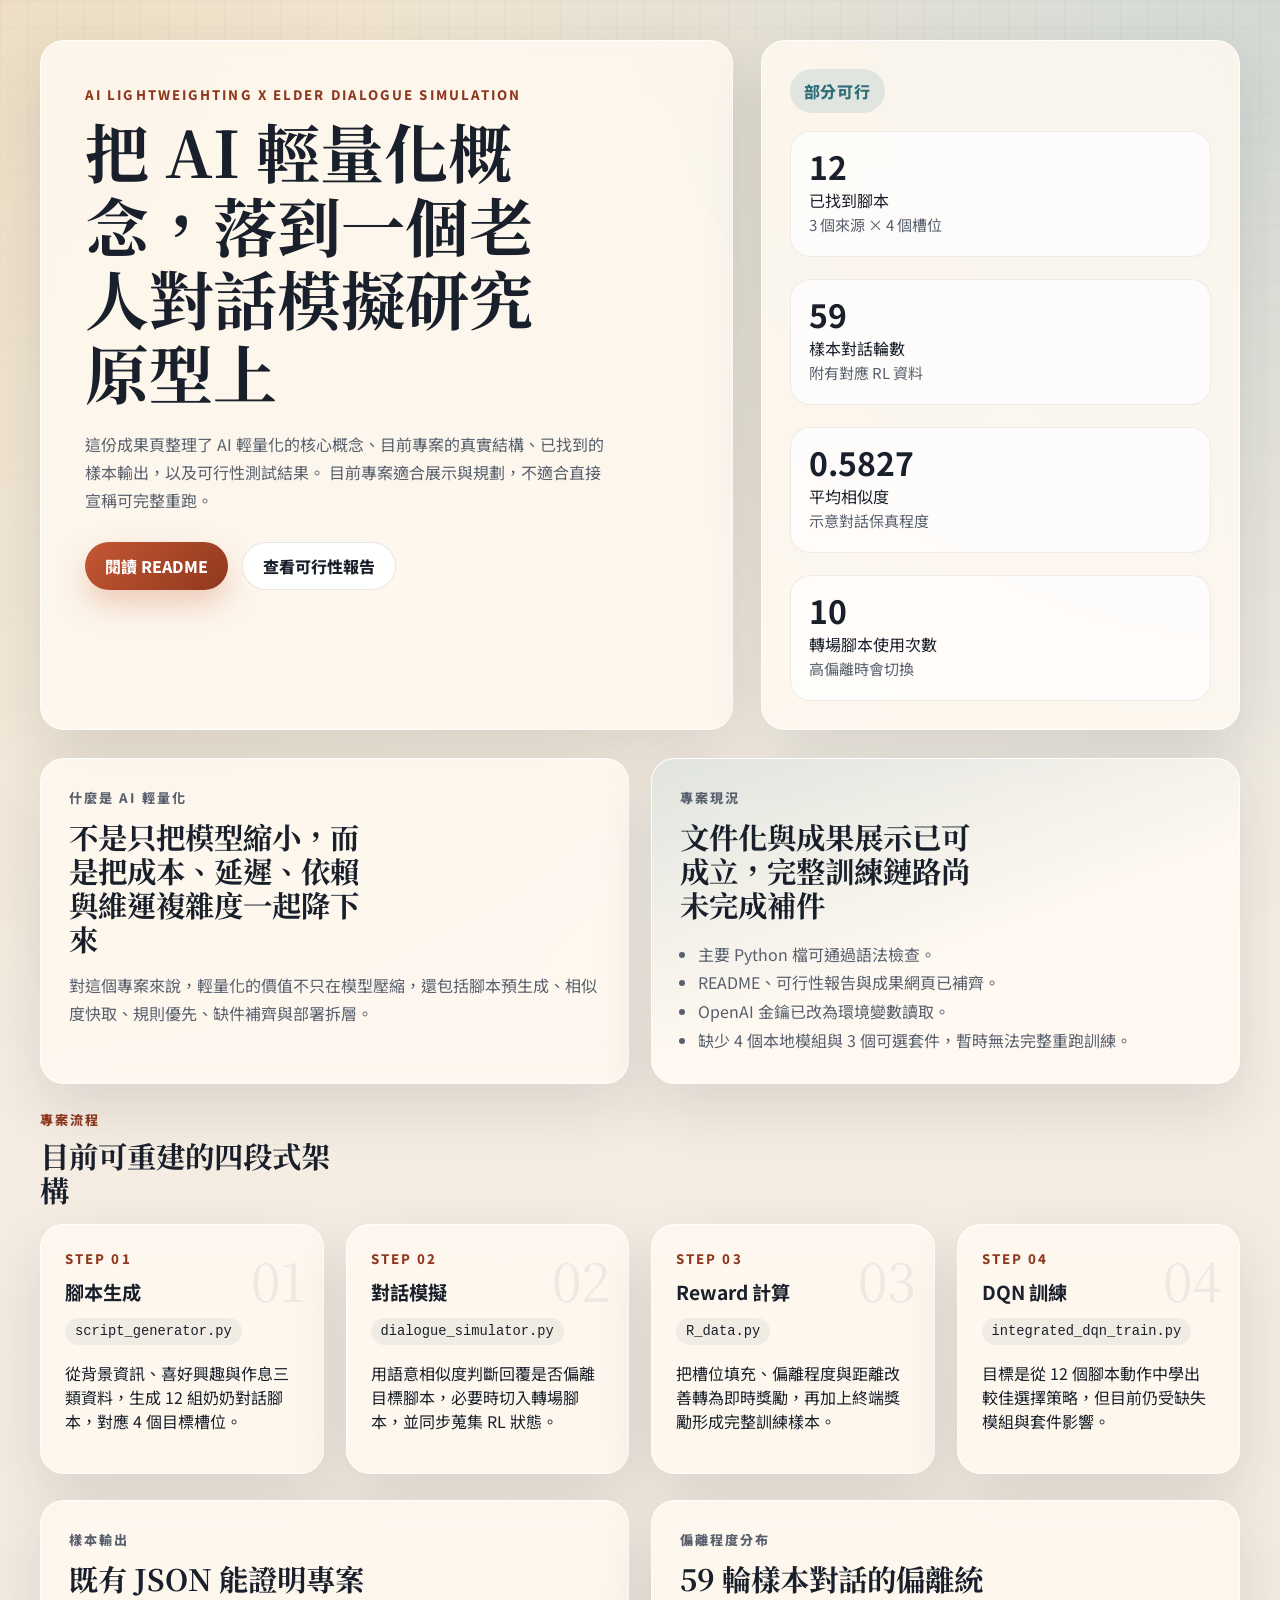
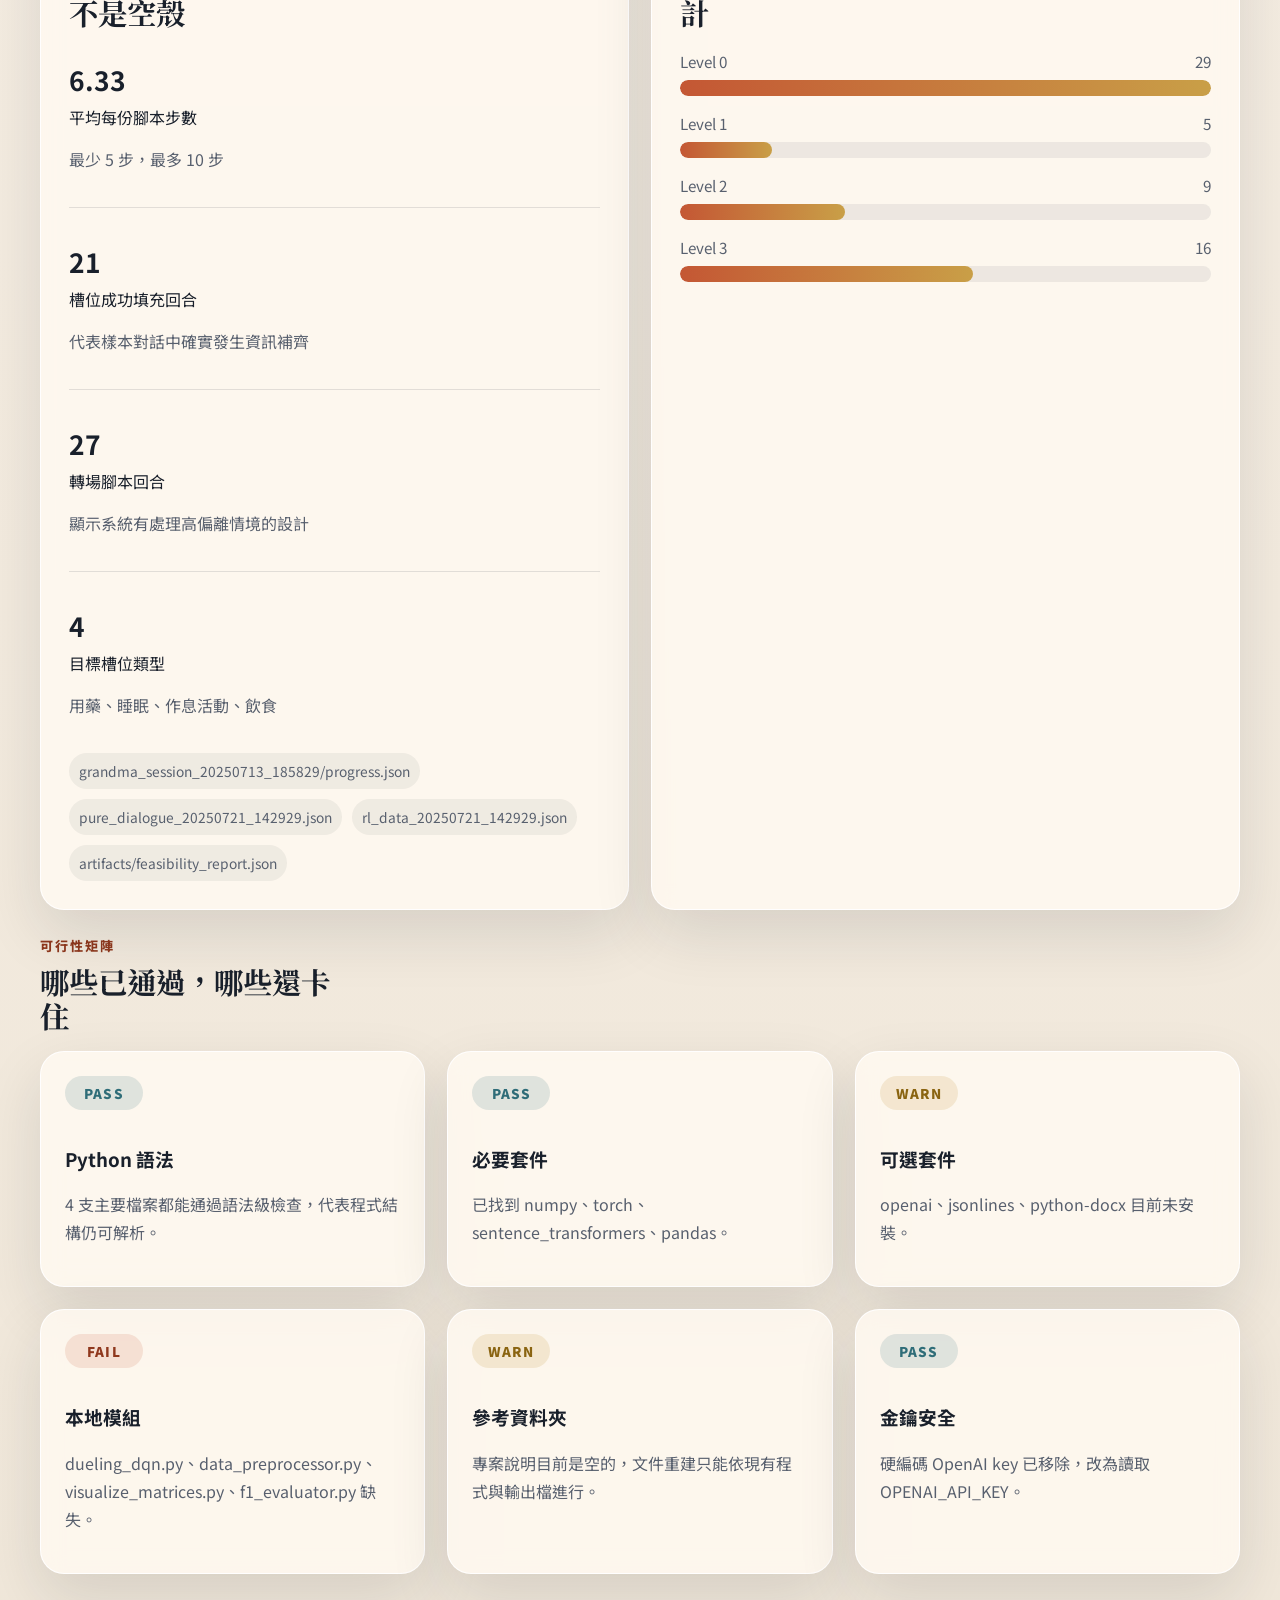
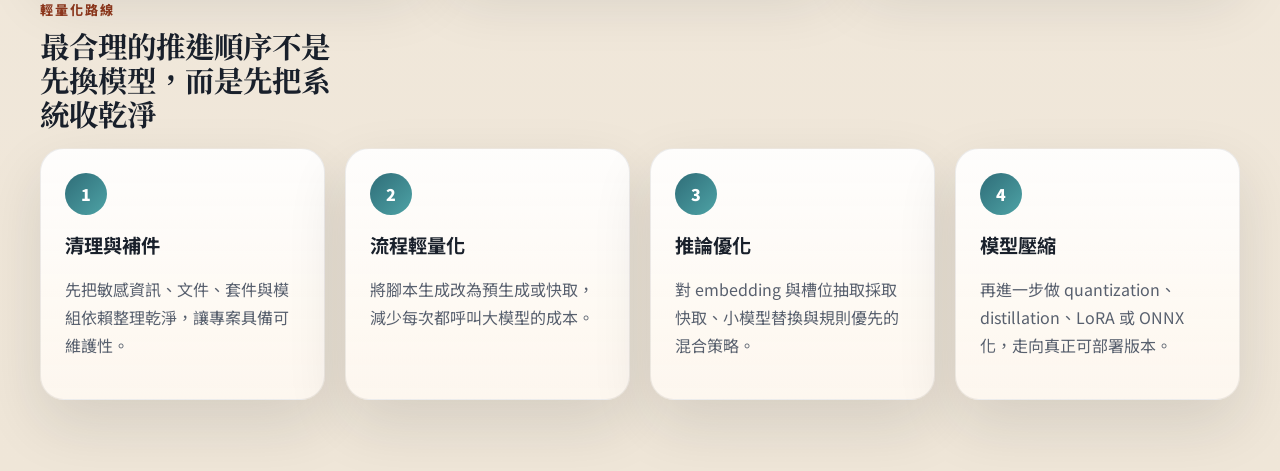
==== site/index.html @ 5745b846 "Add documentation, feasibility report, and static project site" ====
<!DOCTYPE html>
<html lang="zh-Hant">
<head>
  <meta charset="UTF-8">
  <meta name="viewport" content="width=device-width, initial-scale=1.0">
  <title>AI 輕量化與老人對話模擬專案</title>
  <link rel="preconnect" href="https://fonts.googleapis.com">
  <link rel="preconnect" href="https://fonts.gstatic.com" crossorigin>
  <link href="https://fonts.googleapis.com/css2?family=Noto+Sans+TC:wght@400;500;700;800&family=Noto+Serif+TC:wght@600;700;900&display=swap" rel="stylesheet">
  <link rel="stylesheet" href="./styles.css">
</head>
<body>
  <div class="page-shell">
    <header class="hero">
      <div class="hero-copy">
        <p class="eyebrow">AI Lightweighting x Elder Dialogue Simulation</p>
        <h1>把 AI 輕量化概念，落到一個老人對話模擬研究原型上</h1>
        <p class="hero-text">
          這份成果頁整理了 AI 輕量化的核心概念、目前專案的真實結構、已找到的樣本輸出，以及可行性測試結果。
          目前專案適合展示與規劃，不適合直接宣稱可完整重跑。
        </p>
        <div class="hero-actions">
          <a class="button button-primary" href="../README.md">閱讀 README</a>
          <a class="button button-secondary" href="../docs/FEASIBILITY_REPORT.md">查看可行性報告</a>
        </div>
      </div>
      <aside class="hero-panel">
        <div class="status-chip" id="readiness-chip">部分可行</div>
        <div class="hero-panel-grid" id="summary-cards"></div>
      </aside>
    </header>

    <main>
      <section class="section intro-grid">
        <article class="section-card">
          <p class="section-label">什麼是 AI 輕量化</p>
          <h2>不是只把模型縮小，而是把成本、延遲、依賴與維運複雜度一起降下來</h2>
          <p>
            對這個專案來說，輕量化的價值不只在模型壓縮，還包括腳本預生成、相似度快取、規則優先、缺件補齊與部署拆層。
          </p>
        </article>
        <article class="section-card accent-card">
          <p class="section-label">專案現況</p>
          <h2>文件化與成果展示已可成立，完整訓練鏈路尚未完成補件</h2>
          <ul class="plain-list" id="status-bullets"></ul>
        </article>
      </section>

      <section class="section">
        <div class="section-heading">
          <p class="section-label">專案流程</p>
          <h2>目前可重建的四段式架構</h2>
        </div>
        <div class="architecture-grid" id="architecture-grid"></div>
      </section>

      <section class="section two-column">
        <article class="section-card">
          <div class="section-heading compact">
            <p class="section-label">樣本輸出</p>
            <h2>既有 JSON 能證明專案不是空殼</h2>
          </div>
          <div class="metric-stack" id="artifact-metrics"></div>
          <div class="file-list" id="artifact-files"></div>
        </article>

        <article class="section-card chart-card">
          <div class="section-heading compact">
            <p class="section-label">偏離程度分布</p>
            <h2>59 輪樣本對話的偏離統計</h2>
          </div>
          <div id="deviation-chart" class="bar-chart"></div>
        </article>
      </section>

      <section class="section">
        <div class="section-heading">
          <p class="section-label">可行性矩陣</p>
          <h2>哪些已通過，哪些還卡住</h2>
        </div>
        <div class="audit-grid" id="audit-grid"></div>
      </section>

      <section class="section">
        <div class="section-heading">
          <p class="section-label">輕量化路線</p>
          <h2>最合理的推進順序不是先換模型，而是先把系統收乾淨</h2>
        </div>
        <div class="roadmap" id="roadmap"></div>
      </section>
    </main>
  </div>

  <script src="./app.js"></script>
</body>
</html>
---- site/styles.css ----
:root {
  --paper: #f4ede2;
  --paper-strong: #fff9f1;
  --ink: #19202b;
  --muted: #58606e;
  --line: rgba(25, 32, 43, 0.12);
  --accent: #c45734;
  --accent-deep: #8f381d;
  --teal: #2f6d78;
  --gold: #c99f47;
  --shadow: 0 24px 60px rgba(25, 32, 43, 0.12);
  --radius: 24px;
}

* {
  box-sizing: border-box;
}

html {
  scroll-behavior: smooth;
}

body {
  margin: 0;
  font-family: "Noto Sans TC", sans-serif;
  color: var(--ink);
  background:
    radial-gradient(circle at top left, rgba(201, 159, 71, 0.22), transparent 28%),
    radial-gradient(circle at top right, rgba(47, 109, 120, 0.18), transparent 24%),
    linear-gradient(180deg, #f7f0e7 0%, #efe6d8 100%);
  min-height: 100vh;
}

body::before {
  content: "";
  position: fixed;
  inset: 0;
  pointer-events: none;
  background-image:
    linear-gradient(rgba(25, 32, 43, 0.035) 1px, transparent 1px),
    linear-gradient(90deg, rgba(25, 32, 43, 0.035) 1px, transparent 1px);
  background-size: 28px 28px;
  mask-image: linear-gradient(180deg, rgba(0, 0, 0, 0.65), transparent 90%);
}

.page-shell {
  position: relative;
  max-width: 1240px;
  margin: 0 auto;
  padding: 40px 20px 72px;
}

.hero,
.section-card,
.audit-item {
  backdrop-filter: blur(10px);
}

.hero {
  display: grid;
  grid-template-columns: 1.3fr 0.9fr;
  gap: 28px;
  margin-bottom: 28px;
}

.hero-copy,
.hero-panel,
.section-card,
.audit-item {
  background: rgba(255, 249, 241, 0.84);
  border: 1px solid rgba(255, 255, 255, 0.9);
  border-radius: var(--radius);
  box-shadow: var(--shadow);
}

.hero-copy {
  padding: 44px;
}

.hero-panel {
  padding: 28px;
}

.eyebrow,
.section-label {
  margin: 0 0 10px;
  color: var(--accent-deep);
  font-size: 0.82rem;
  letter-spacing: 0.16em;
  text-transform: uppercase;
  font-weight: 800;
}

h1,
h2 {
  margin: 0;
  font-family: "Noto Serif TC", serif;
  line-height: 1.15;
}

h1 {
  font-size: clamp(2.5rem, 5vw, 4.3rem);
  max-width: 13ch;
}

h2 {
  font-size: clamp(1.55rem, 2.3vw, 2.1rem);
  max-width: 18ch;
}

.hero-text,
.section-card p,
.metric-item p,
.audit-item p,
.roadmap-card p,
.file-pill {
  color: var(--muted);
  line-height: 1.75;
}

.hero-text {
  max-width: 58ch;
  margin: 22px 0 0;
}

.hero-actions {
  display: flex;
  flex-wrap: wrap;
  gap: 14px;
  margin-top: 28px;
}

.button {
  display: inline-flex;
  align-items: center;
  justify-content: center;
  min-height: 48px;
  padding: 0 20px;
  border-radius: 999px;
  text-decoration: none;
  font-weight: 800;
  transition: transform 200ms ease, box-shadow 200ms ease, background-color 200ms ease;
}

.button:hover,
.button:focus-visible {
  transform: translateY(-2px);
}

.button-primary {
  color: #fff;
  background: linear-gradient(135deg, var(--accent), var(--accent-deep));
  box-shadow: 0 14px 30px rgba(196, 87, 52, 0.28);
}

.button-secondary {
  color: var(--ink);
  background: rgba(255, 255, 255, 0.9);
  border: 1px solid rgba(25, 32, 43, 0.1);
}

.status-chip {
  display: inline-flex;
  align-items: center;
  gap: 10px;
  padding: 10px 14px;
  border-radius: 999px;
  background: rgba(47, 109, 120, 0.12);
  color: var(--teal);
  font-weight: 800;
  letter-spacing: 0.06em;
  text-transform: uppercase;
}

.hero-panel-grid,
.intro-grid,
.architecture-grid,
.audit-grid,
.two-column {
  display: grid;
  gap: 22px;
}

.hero-panel-grid {
  margin-top: 18px;
}

.summary-card {
  padding: 18px 18px 20px;
  border-radius: 20px;
  background: rgba(255, 255, 255, 0.72);
  border: 1px solid rgba(25, 32, 43, 0.08);
}

.summary-card strong {
  display: block;
  font-size: 2rem;
  line-height: 1;
  margin-bottom: 6px;
}

.summary-card span {
  color: var(--muted);
  font-size: 0.94rem;
}

.section {
  margin-top: 26px;
}

.intro-grid {
  grid-template-columns: repeat(2, minmax(0, 1fr));
}

.section-card {
  padding: 28px;
}

.accent-card {
  background:
    linear-gradient(160deg, rgba(47, 109, 120, 0.14), rgba(255, 249, 241, 0.9) 58%),
    rgba(255, 249, 241, 0.92);
}

.plain-list {
  margin: 18px 0 0;
  padding-left: 18px;
  color: var(--muted);
  line-height: 1.8;
}

.section-heading {
  margin-bottom: 18px;
}

.section-heading.compact {
  margin-bottom: 12px;
}

.architecture-grid {
  grid-template-columns: repeat(4, minmax(0, 1fr));
}

.architecture-card {
  position: relative;
  padding: 24px;
  border-radius: 24px;
  background: rgba(255, 249, 241, 0.84);
  border: 1px solid rgba(255, 255, 255, 0.9);
  box-shadow: var(--shadow);
  overflow: hidden;
}

.architecture-card::after {
  content: attr(data-step);
  position: absolute;
  right: 18px;
  top: 16px;
  font-size: 3.3rem;
  font-family: "Noto Serif TC", serif;
  color: rgba(25, 32, 43, 0.07);
}

.architecture-card h3,
.roadmap-card h3 {
  margin: 0 0 10px;
  font-size: 1.2rem;
}

.architecture-card code,
.file-pill {
  display: inline-flex;
  width: fit-content;
  padding: 6px 10px;
  border-radius: 999px;
  background: rgba(25, 32, 43, 0.06);
  font-size: 0.86rem;
}

.two-column {
  grid-template-columns: 1fr 1fr;
}

.metric-stack {
  display: grid;
  gap: 16px;
}

.metric-item {
  padding: 18px 0;
  border-bottom: 1px solid var(--line);
}

.metric-item:last-child {
  border-bottom: 0;
  padding-bottom: 0;
}

.metric-item strong {
  display: block;
  margin-bottom: 6px;
  font-size: 1.65rem;
}

.file-list {
  display: flex;
  flex-wrap: wrap;
  gap: 10px;
  margin-top: 18px;
}

.bar-chart {
  display: grid;
  gap: 16px;
  margin-top: 20px;
}

.bar-row {
  display: grid;
  gap: 8px;
}

.bar-meta {
  display: flex;
  justify-content: space-between;
  gap: 16px;
  color: var(--muted);
  font-size: 0.95rem;
}

.bar-track {
  height: 16px;
  border-radius: 999px;
  background: rgba(25, 32, 43, 0.07);
  overflow: hidden;
}

.bar-fill {
  height: 100%;
  border-radius: 999px;
  background: linear-gradient(90deg, var(--accent), var(--gold));
}

.audit-grid {
  grid-template-columns: repeat(3, minmax(0, 1fr));
}

.audit-item {
  padding: 24px;
}

.audit-status {
  display: inline-flex;
  align-items: center;
  justify-content: center;
  min-width: 78px;
  min-height: 34px;
  padding: 0 12px;
  border-radius: 999px;
  margin-bottom: 16px;
  font-size: 0.84rem;
  font-weight: 900;
  text-transform: uppercase;
  letter-spacing: 0.08em;
}

.status-pass {
  background: rgba(47, 109, 120, 0.14);
  color: var(--teal);
}

.status-warn {
  background: rgba(201, 159, 71, 0.18);
  color: #8a6411;
}

.status-fail {
  background: rgba(196, 87, 52, 0.14);
  color: var(--accent-deep);
}

.roadmap {
  display: grid;
  grid-template-columns: repeat(4, minmax(0, 1fr));
  gap: 20px;
}

.roadmap-card {
  padding: 24px;
  border-radius: 24px;
  background: linear-gradient(180deg, rgba(255, 255, 255, 0.92), rgba(255, 249, 241, 0.88));
  border: 1px solid rgba(25, 32, 43, 0.08);
  box-shadow: var(--shadow);
}

.roadmap-index {
  display: inline-flex;
  align-items: center;
  justify-content: center;
  width: 42px;
  height: 42px;
  border-radius: 50%;
  margin-bottom: 16px;
  background: linear-gradient(135deg, var(--teal), #4ea3a6);
  color: #fff;
  font-weight: 900;
}

@media (max-width: 1080px) {
  .hero,
  .two-column,
  .intro-grid,
  .architecture-grid,
  .audit-grid,
  .roadmap {
    grid-template-columns: 1fr;
  }
}

@media (max-width: 720px) {
  .page-shell {
    padding: 20px 14px 44px;
  }

  .hero-copy,
  .hero-panel,
  .section-card,
  .audit-item,
  .architecture-card,
  .roadmap-card {
    padding: 22px;
  }

  .hero-actions {
    flex-direction: column;
  }

  .button {
    width: 100%;
  }
}

@media (prefers-reduced-motion: reduce) {
  html {
    scroll-behavior: auto;
  }

  .button {
    transition: none;
  }
}
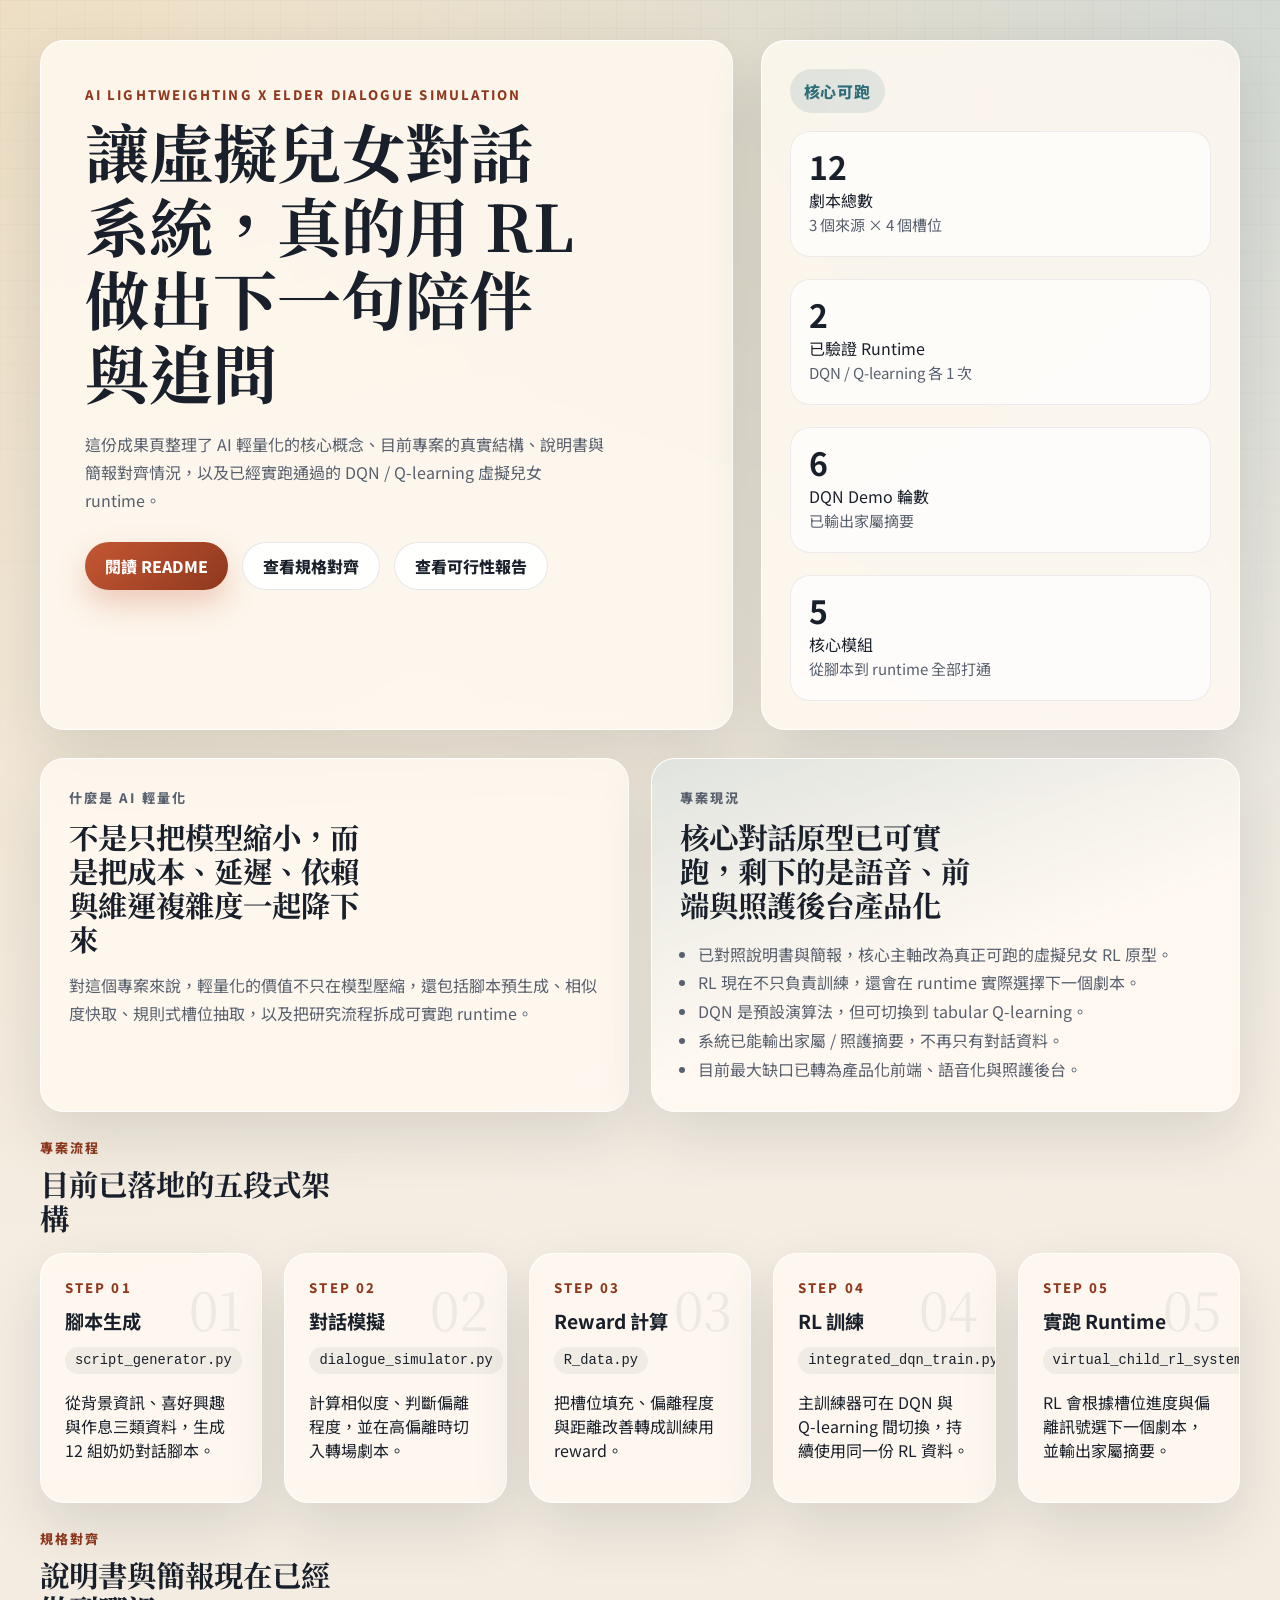
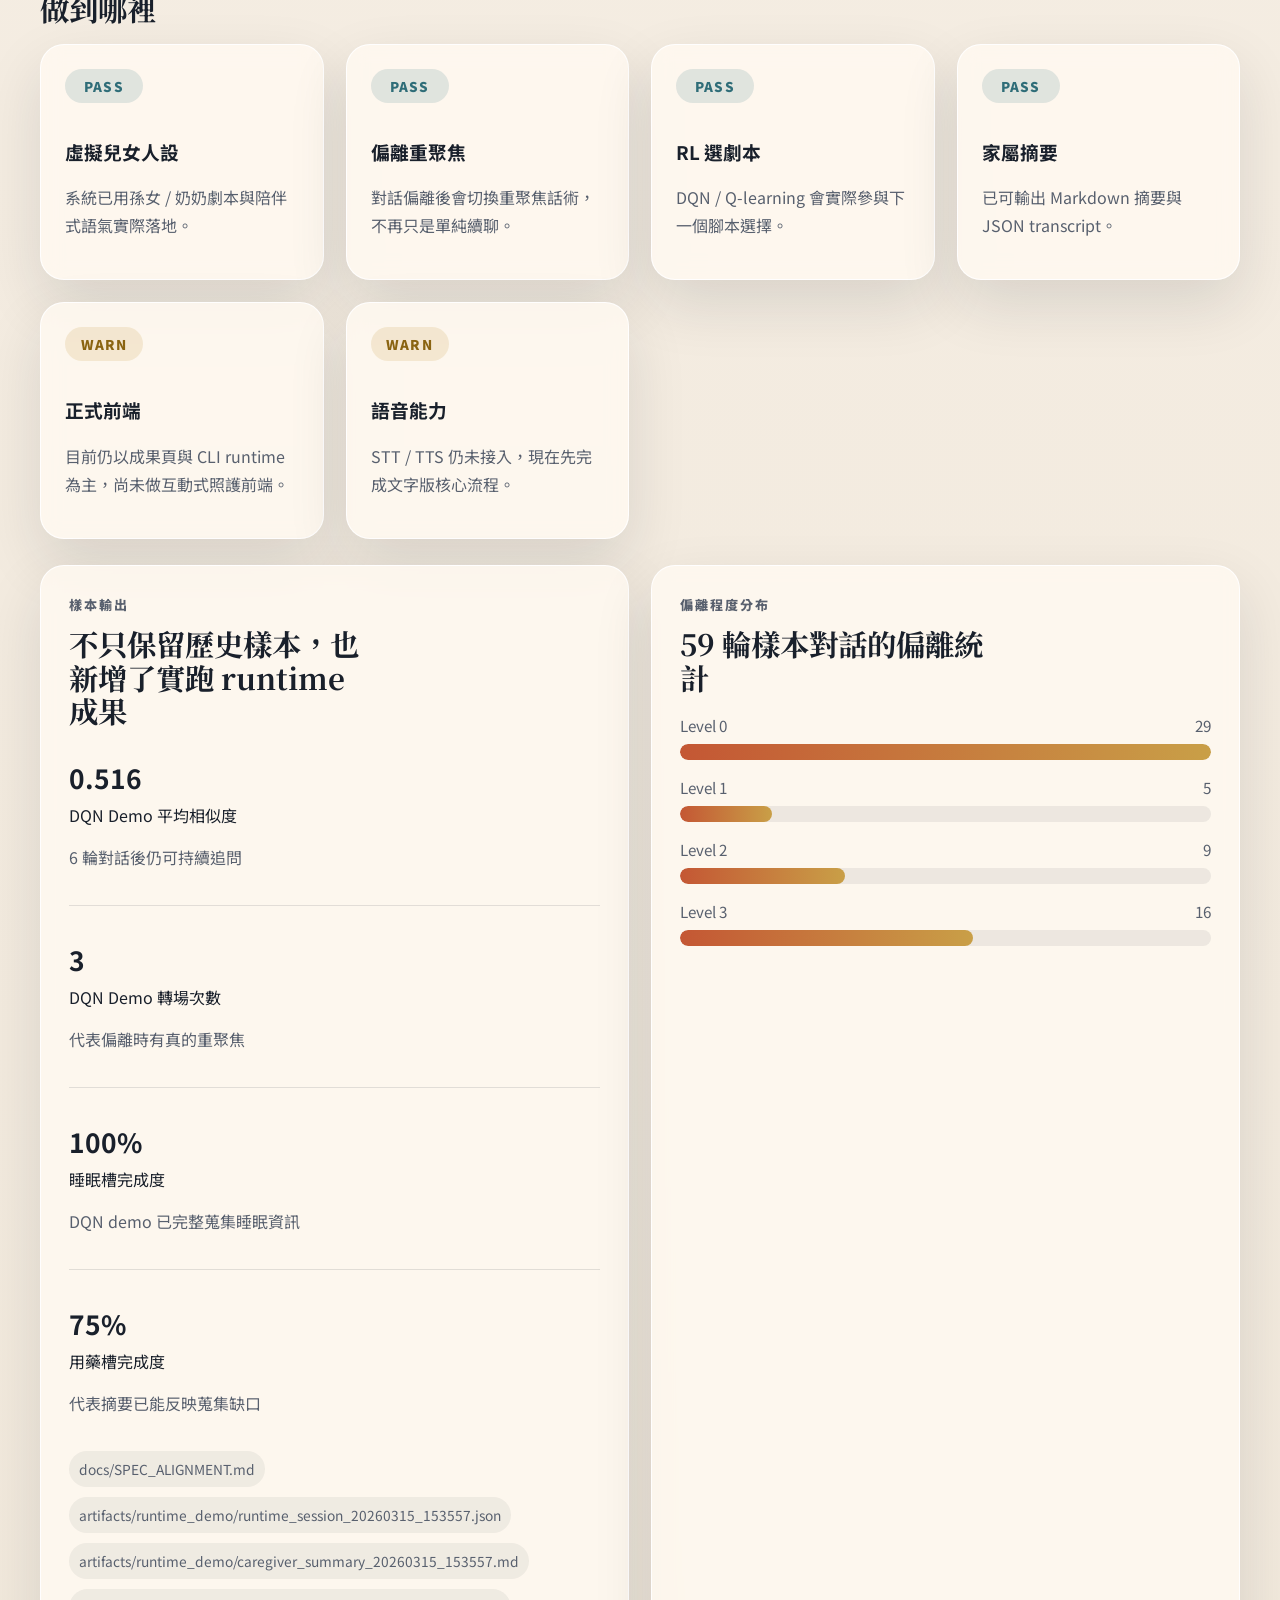
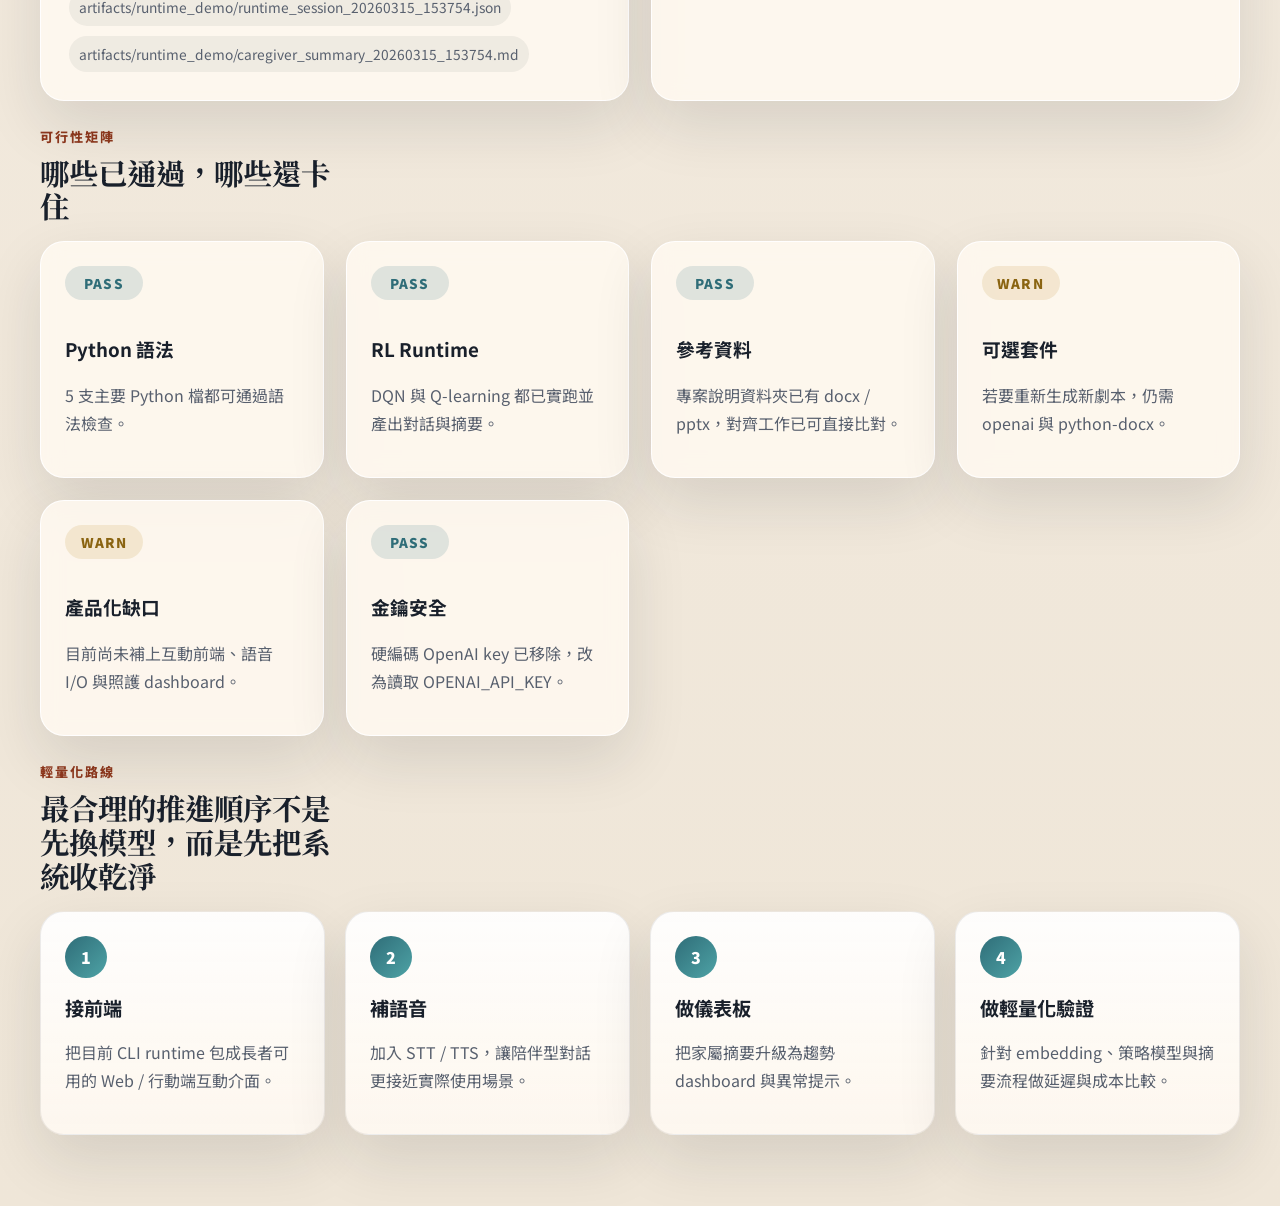
==== commit e42156ac: "Add deployable RL runtime and publishing assets" ====
--- a/site/index.html
+++ b/site/index.html
@@ -14,13 +14,14 @@
     <header class="hero">
       <div class="hero-copy">
         <p class="eyebrow">AI Lightweighting x Elder Dialogue Simulation</p>
-        <h1>把 AI 輕量化概念，落到一個老人對話模擬研究原型上</h1>
+        <h1>讓虛擬兒女對話系統，真的用 RL 做出下一句陪伴與追問</h1>
         <p class="hero-text">
-          這份成果頁整理了 AI 輕量化的核心概念、目前專案的真實結構、已找到的樣本輸出，以及可行性測試結果。
-          目前專案適合展示與規劃，不適合直接宣稱可完整重跑。
+          這份成果頁整理了 AI 輕量化的核心概念、目前專案的真實結構、說明書與簡報對齊情況，以及已經實跑通過的
+          DQN / Q-learning 虛擬兒女 runtime。
         </p>
         <div class="hero-actions">
           <a class="button button-primary" href="../README.md">閱讀 README</a>
+          <a class="button button-secondary" href="../docs/SPEC_ALIGNMENT.md">查看規格對齊</a>
           <a class="button button-secondary" href="../docs/FEASIBILITY_REPORT.md">查看可行性報告</a>
         </div>
       </div>
@@ -36,12 +37,12 @@
           <p class="section-label">什麼是 AI 輕量化</p>
           <h2>不是只把模型縮小，而是把成本、延遲、依賴與維運複雜度一起降下來</h2>
           <p>
-            對這個專案來說，輕量化的價值不只在模型壓縮，還包括腳本預生成、相似度快取、規則優先、缺件補齊與部署拆層。
+            對這個專案來說，輕量化的價值不只在模型壓縮，還包括腳本預生成、相似度快取、規則式槽位抽取，以及把研究流程拆成可實跑 runtime。
           </p>
         </article>
         <article class="section-card accent-card">
           <p class="section-label">專案現況</p>
-          <h2>文件化與成果展示已可成立，完整訓練鏈路尚未完成補件</h2>
+          <h2>核心對話原型已可實跑，剩下的是語音、前端與照護後台產品化</h2>
           <ul class="plain-list" id="status-bullets"></ul>
         </article>
       </section>
@@ -49,16 +50,24 @@
       <section class="section">
         <div class="section-heading">
           <p class="section-label">專案流程</p>
-          <h2>目前可重建的四段式架構</h2>
+          <h2>目前已落地的五段式架構</h2>
         </div>
         <div class="architecture-grid" id="architecture-grid"></div>
+      </section>
+
+      <section class="section">
+        <div class="section-heading">
+          <p class="section-label">規格對齊</p>
+          <h2>說明書與簡報現在已經做到哪裡</h2>
+        </div>
+        <div class="audit-grid" id="spec-grid"></div>
       </section>
 
       <section class="section two-column">
         <article class="section-card">
           <div class="section-heading compact">
             <p class="section-label">樣本輸出</p>
-            <h2>既有 JSON 能證明專案不是空殼</h2>
+            <h2>不只保留歷史樣本，也新增了實跑 runtime 成果</h2>
           </div>
           <div class="metric-stack" id="artifact-metrics"></div>
           <div class="file-list" id="artifact-files"></div>
--- a/site/styles.css
+++ b/site/styles.css
@@ -238,7 +238,7 @@
 }
 
 .architecture-grid {
-  grid-template-columns: repeat(4, minmax(0, 1fr));
+  grid-template-columns: repeat(auto-fit, minmax(220px, 1fr));
 }
 
 .architecture-card {
@@ -342,7 +342,7 @@
 }
 
 .audit-grid {
-  grid-template-columns: repeat(3, minmax(0, 1fr));
+  grid-template-columns: repeat(auto-fit, minmax(260px, 1fr));
 }
 
 .audit-item {
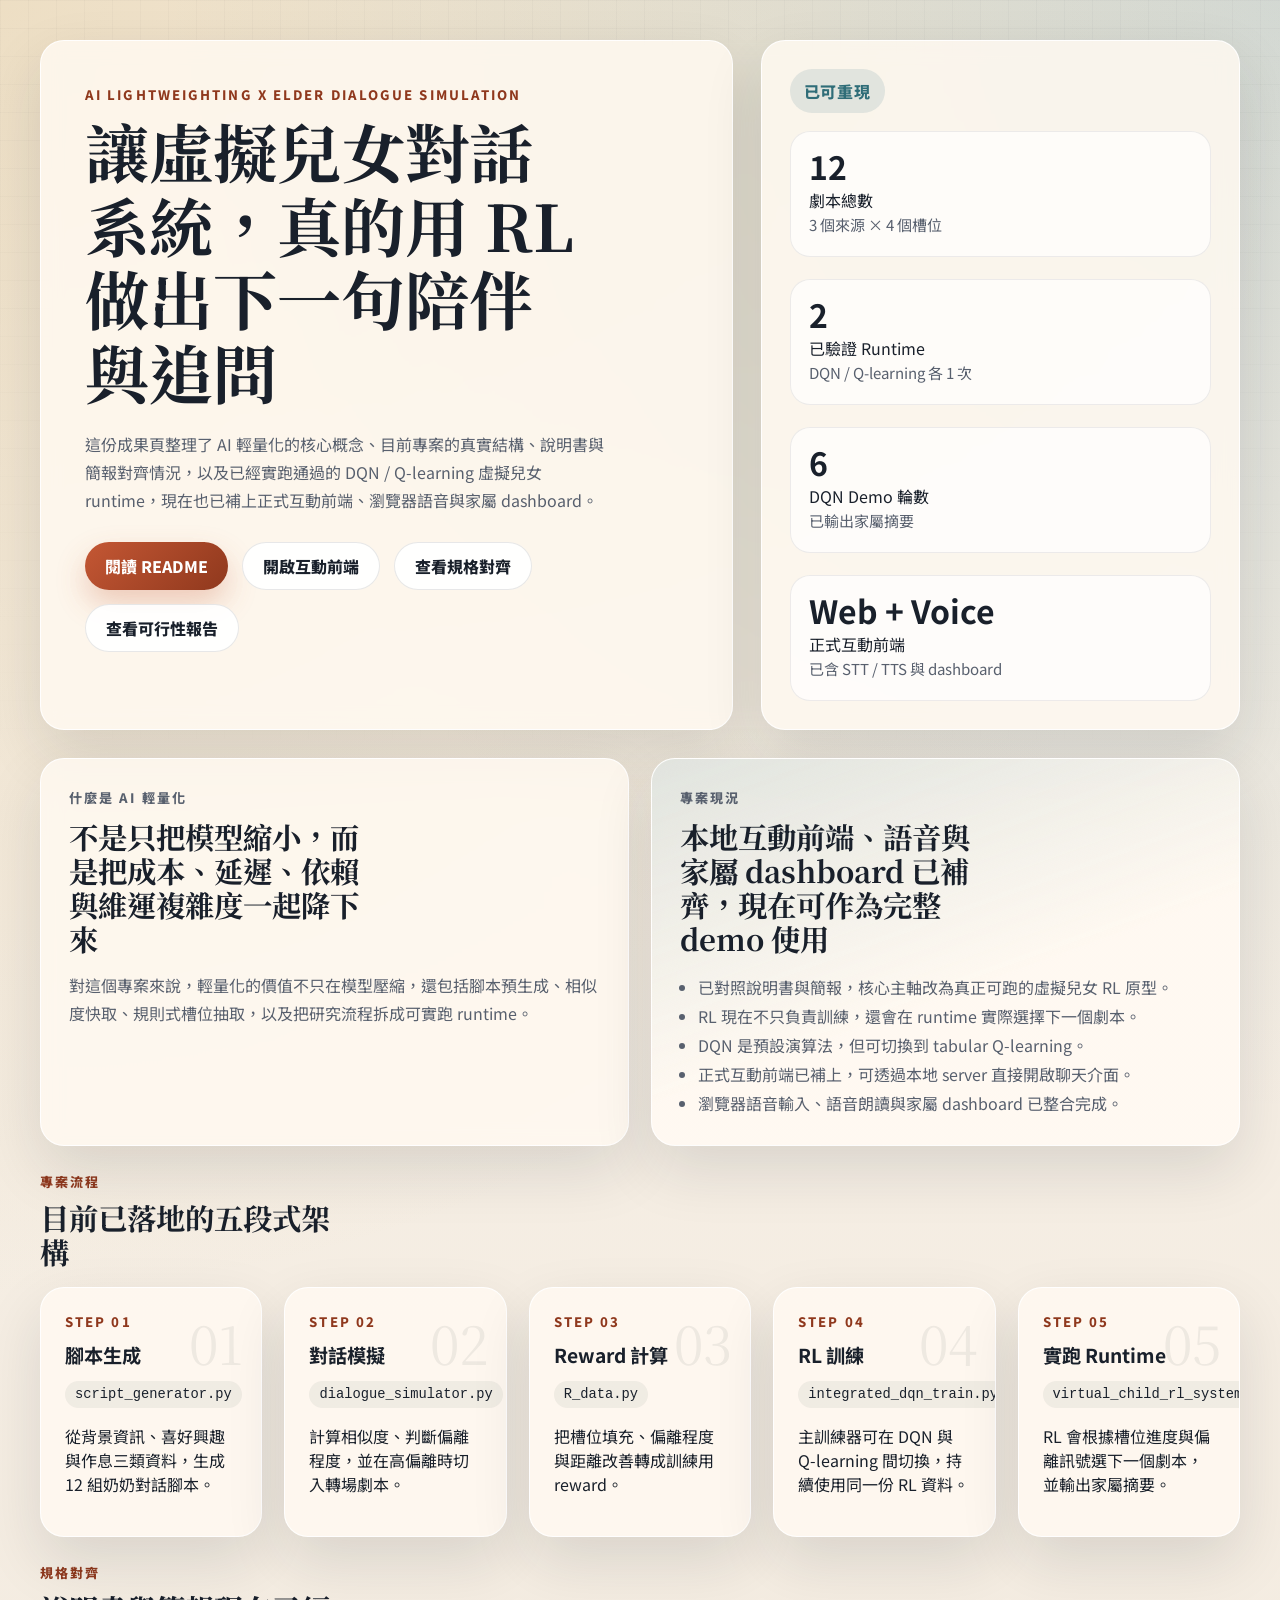
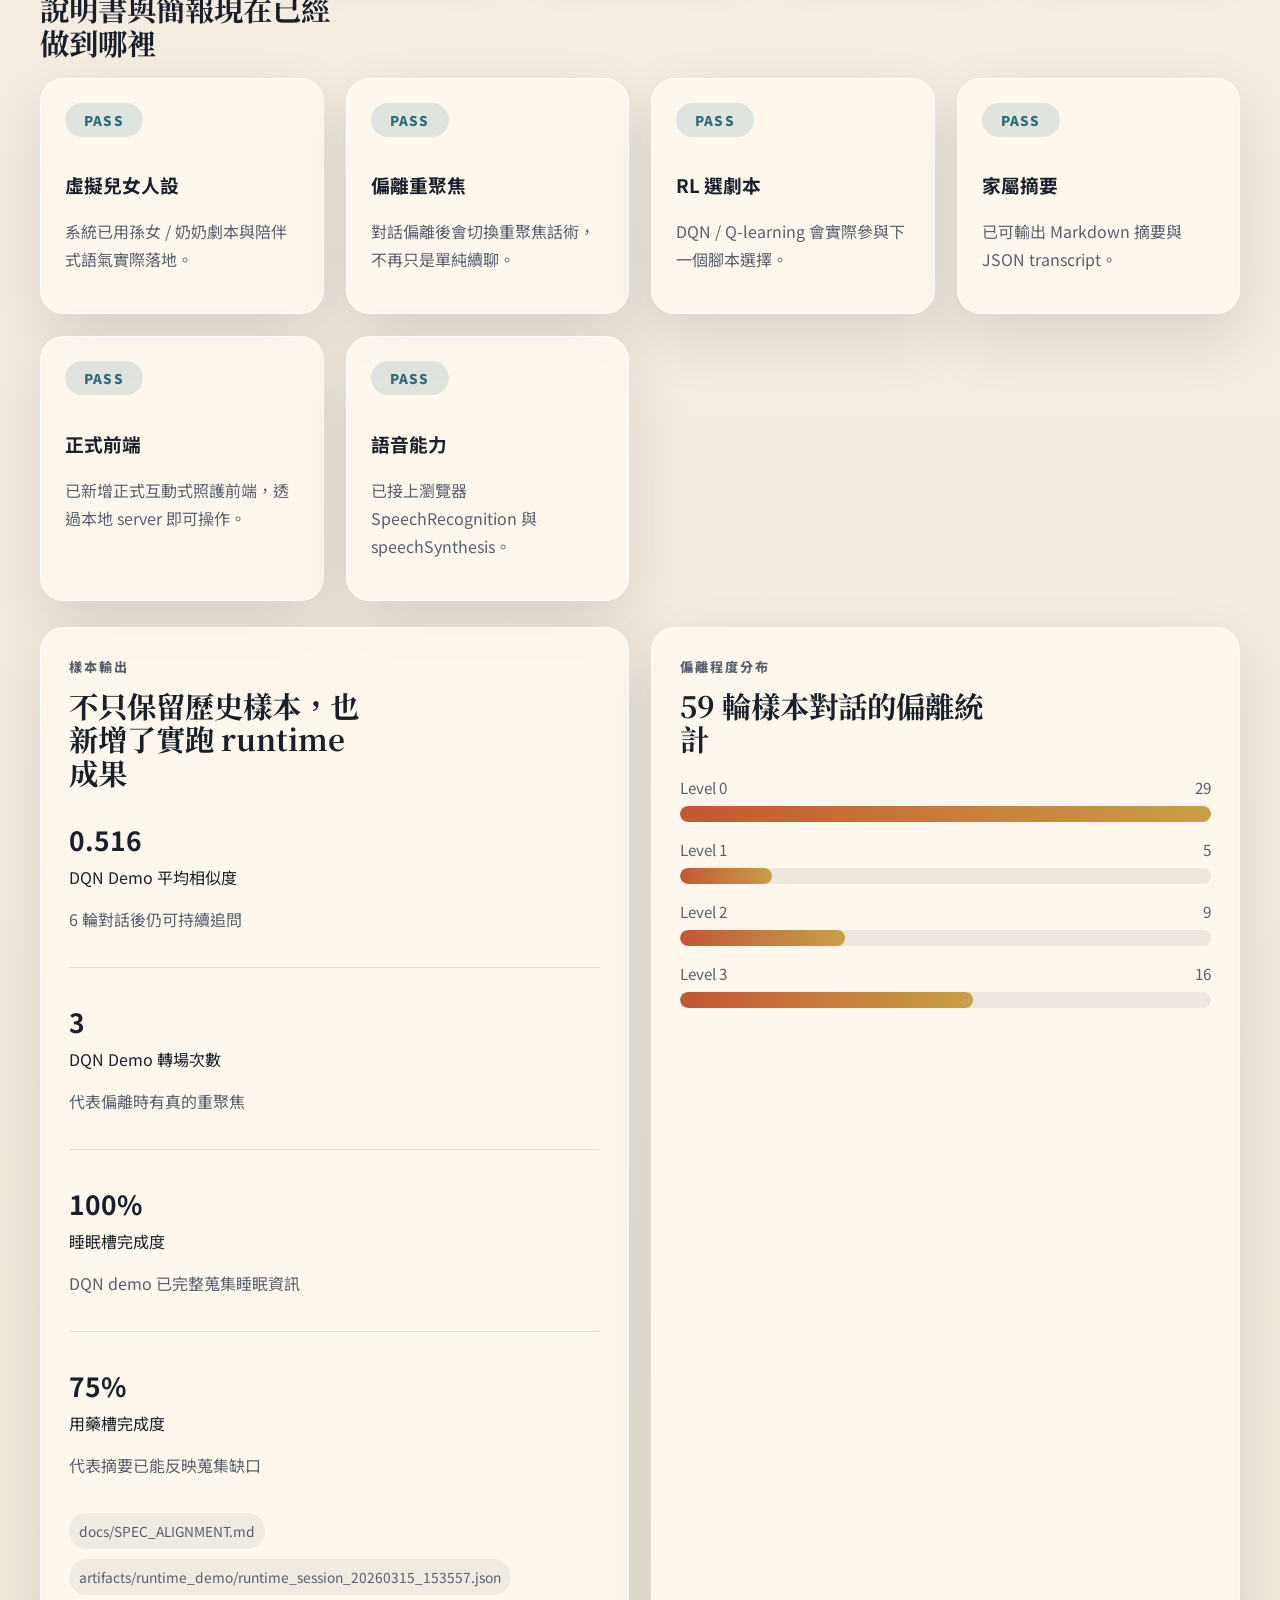
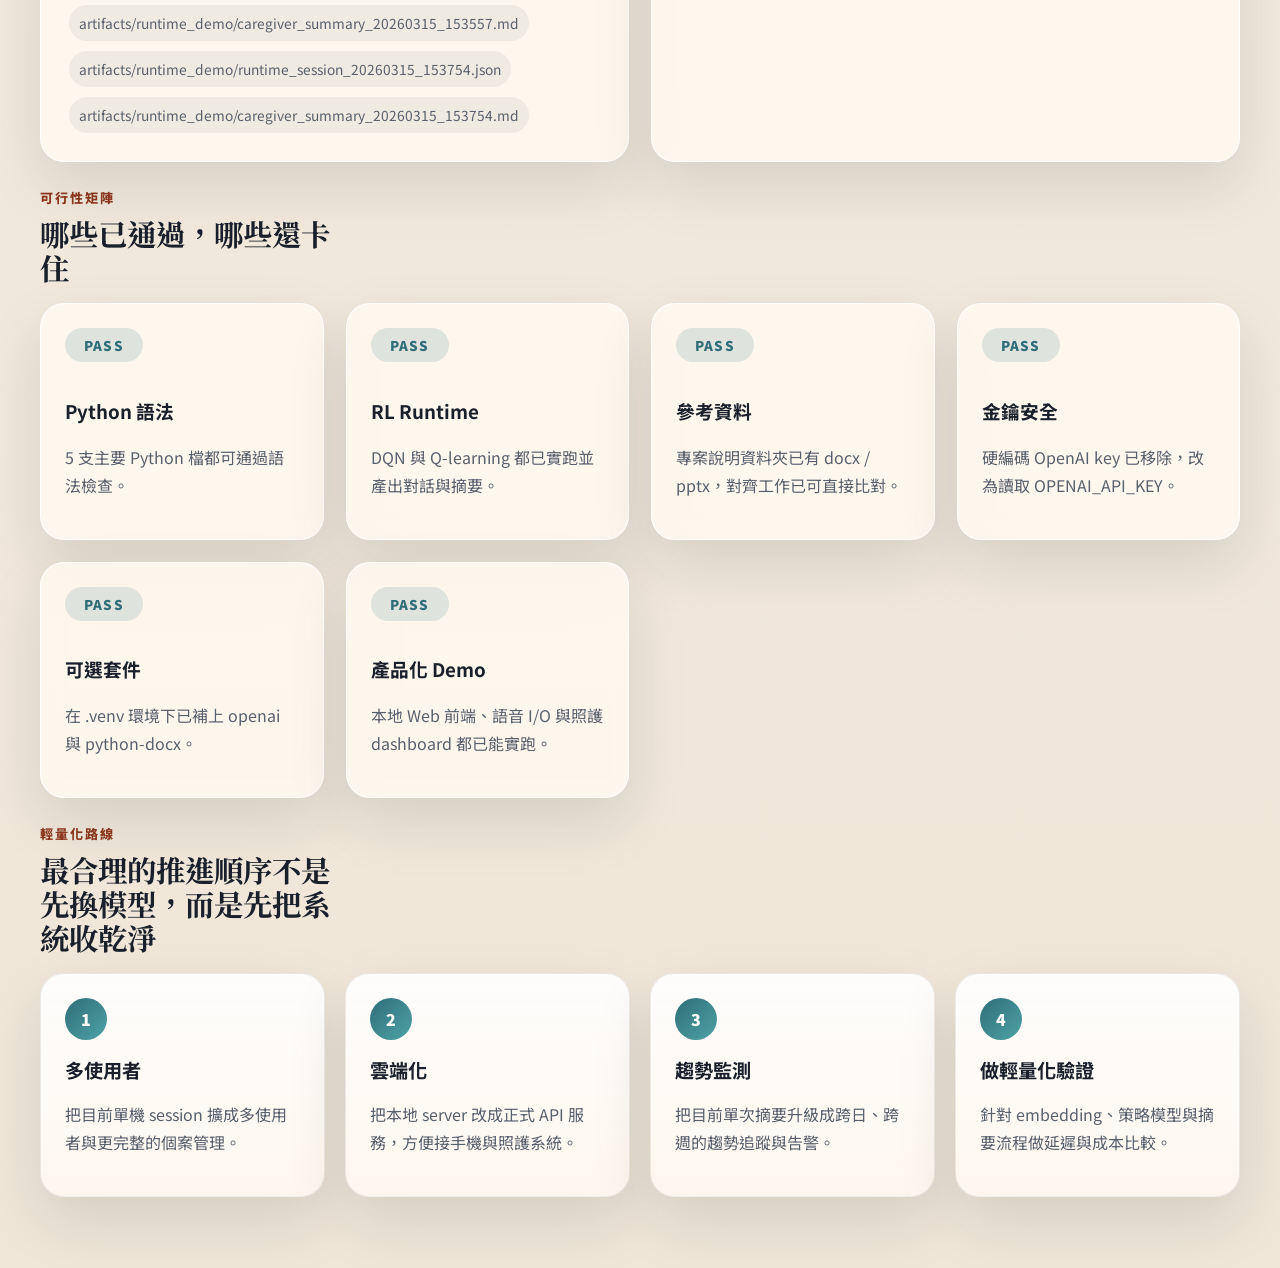
==== commit 42ba1acb: "Add interactive care frontend with voice support" ====
--- a/site/index.html
+++ b/site/index.html
@@ -17,16 +17,17 @@
         <h1>讓虛擬兒女對話系統，真的用 RL 做出下一句陪伴與追問</h1>
         <p class="hero-text">
           這份成果頁整理了 AI 輕量化的核心概念、目前專案的真實結構、說明書與簡報對齊情況，以及已經實跑通過的
-          DQN / Q-learning 虛擬兒女 runtime。
+          DQN / Q-learning 虛擬兒女 runtime，現在也已補上正式互動前端、瀏覽器語音與家屬 dashboard。
         </p>
         <div class="hero-actions">
           <a class="button button-primary" href="../README.md">閱讀 README</a>
+          <a class="button button-secondary" href="http://127.0.0.1:8000" target="_blank" rel="noreferrer">開啟互動前端</a>
           <a class="button button-secondary" href="../docs/SPEC_ALIGNMENT.md">查看規格對齊</a>
           <a class="button button-secondary" href="../docs/FEASIBILITY_REPORT.md">查看可行性報告</a>
         </div>
       </div>
       <aside class="hero-panel">
-        <div class="status-chip" id="readiness-chip">部分可行</div>
+        <div class="status-chip" id="readiness-chip">已可重現</div>
         <div class="hero-panel-grid" id="summary-cards"></div>
       </aside>
     </header>
@@ -42,7 +43,7 @@
         </article>
         <article class="section-card accent-card">
           <p class="section-label">專案現況</p>
-          <h2>核心對話原型已可實跑，剩下的是語音、前端與照護後台產品化</h2>
+          <h2>本地互動前端、語音與家屬 dashboard 已補齊，現在可作為完整 demo 使用</h2>
           <ul class="plain-list" id="status-bullets"></ul>
         </article>
       </section>
